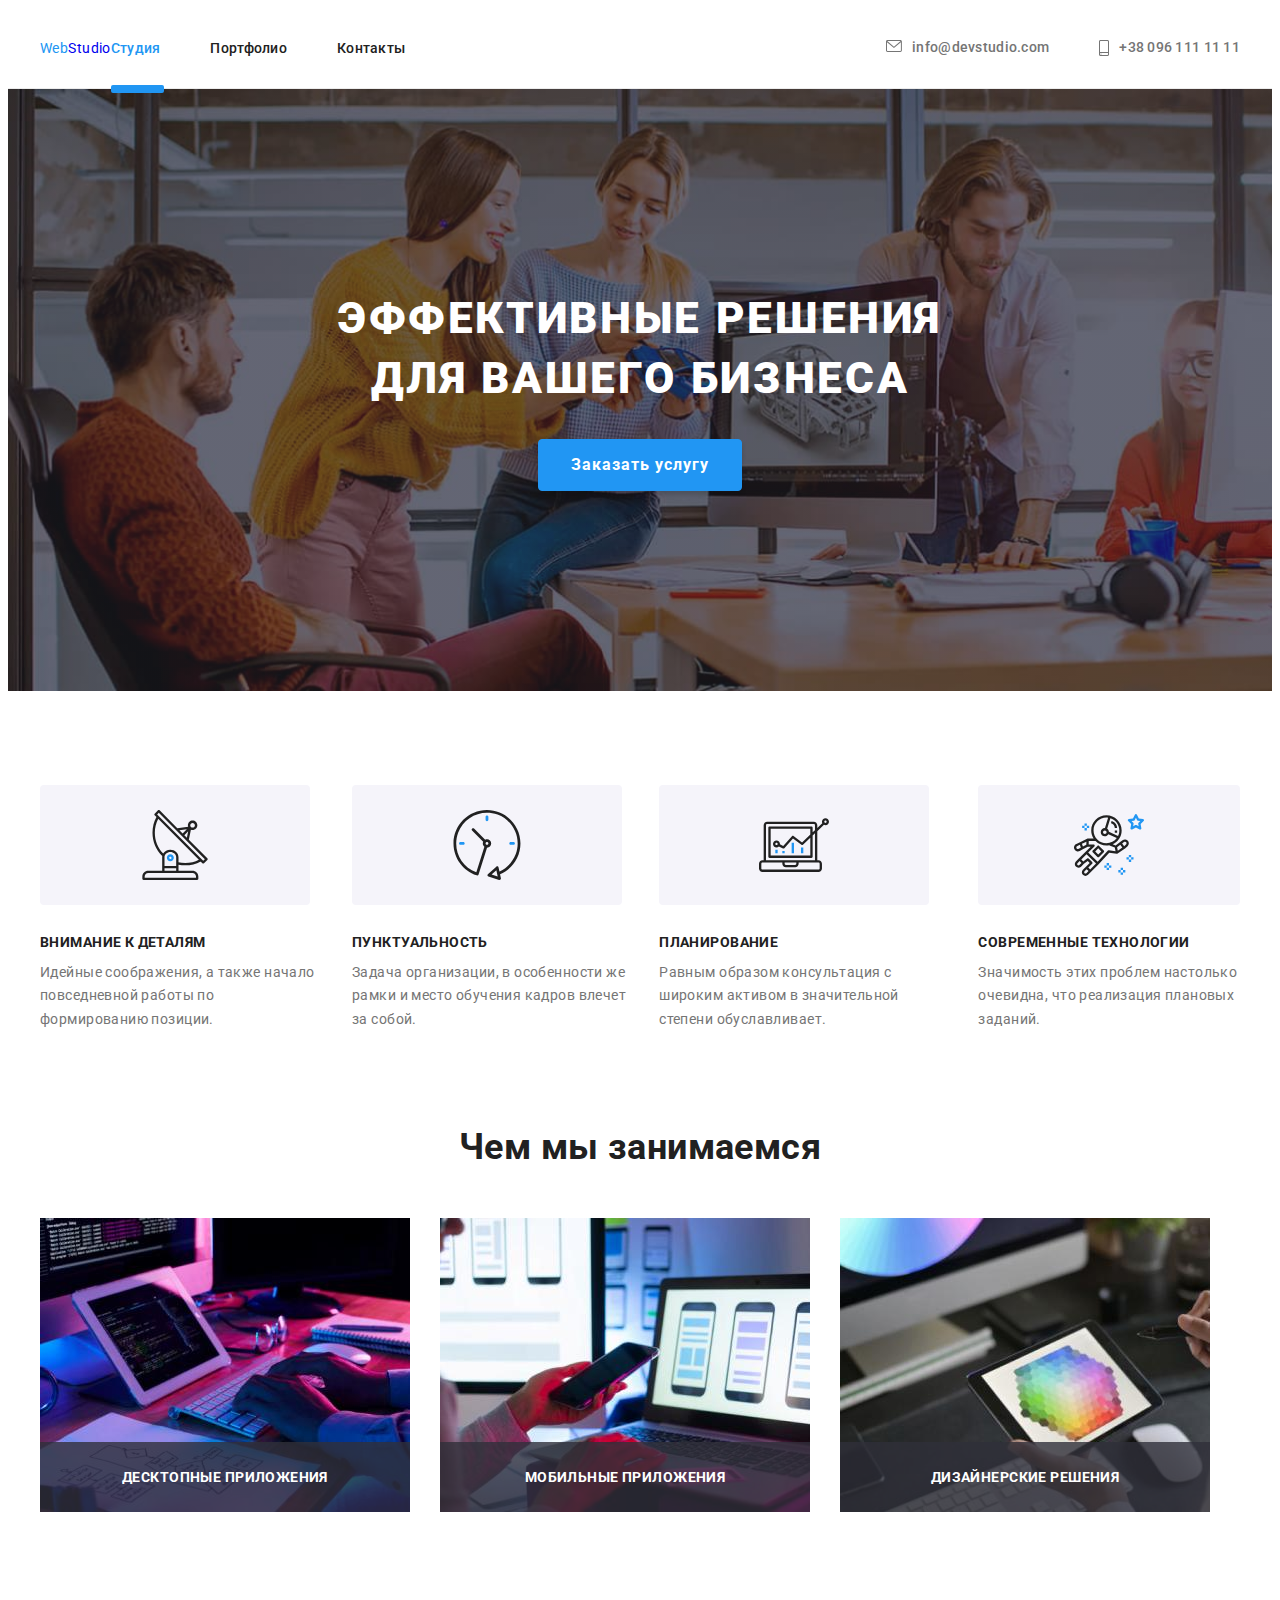
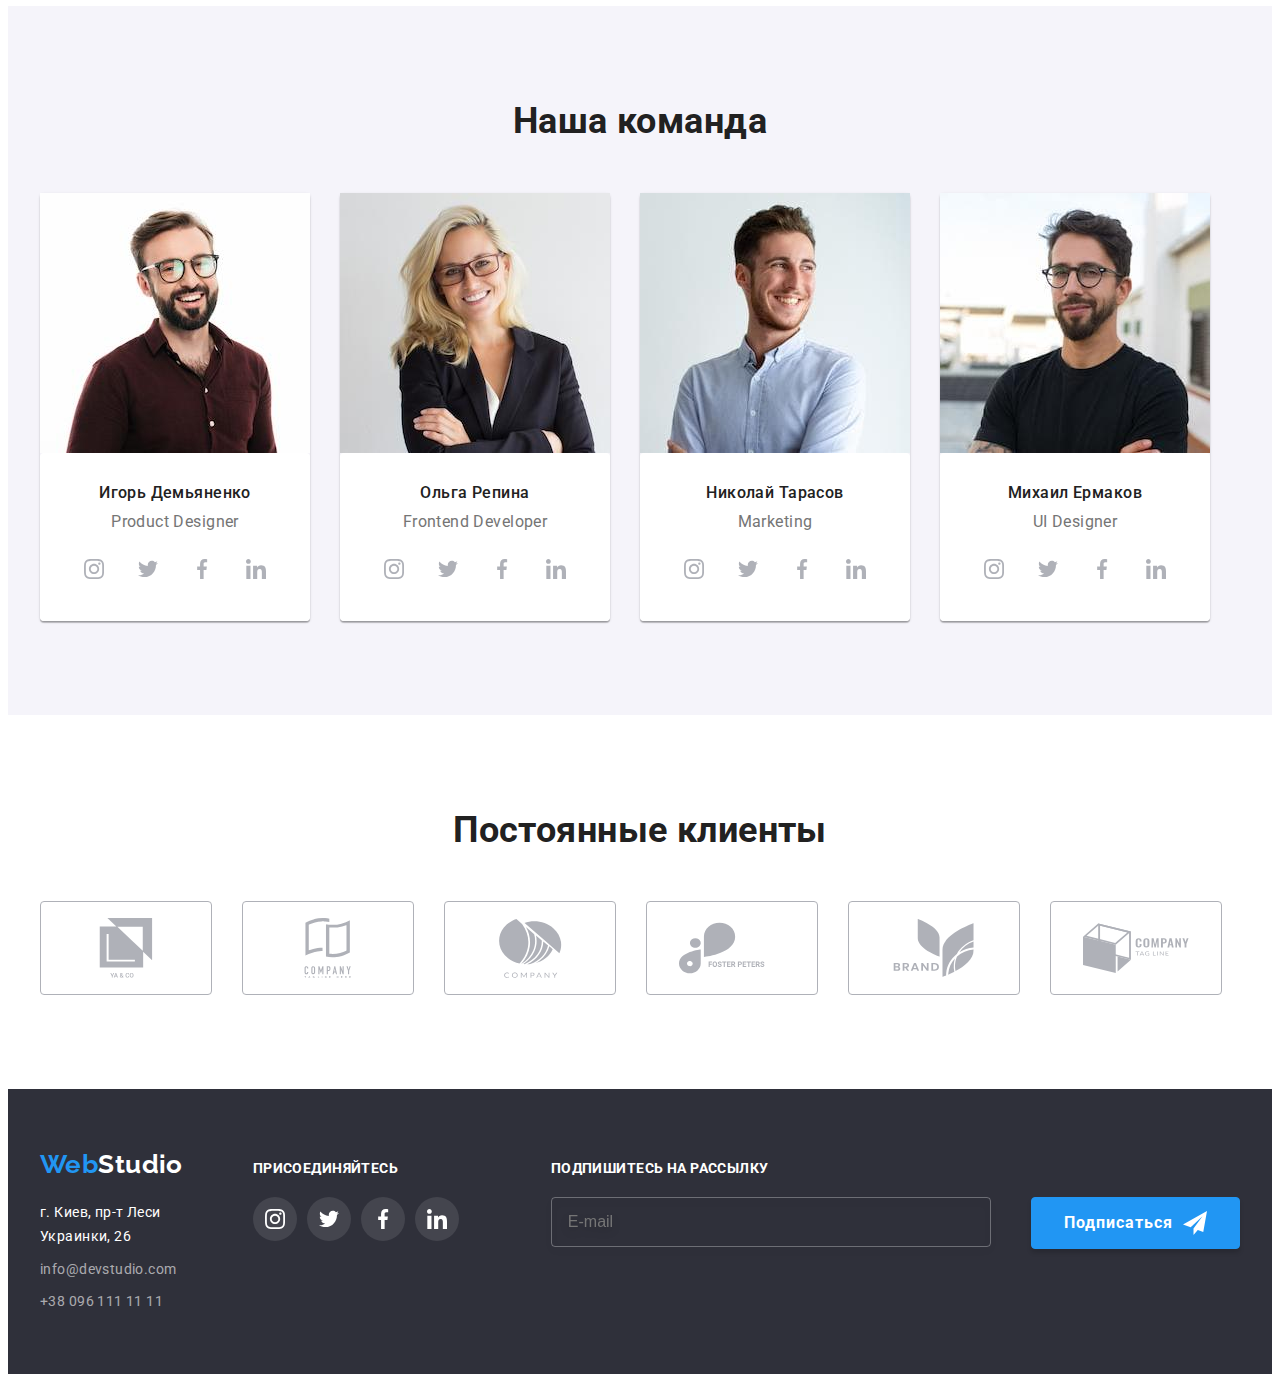
==== index.html @ 83be050f "version 1.0" ====
<!DOCTYPE html>
<html lang="ru">
  <head>
    <meta charset="UTF-8" />
    <meta http-equiv="X-UA-Compatible" content="IE=edge" />
    <meta name="viewport" content="width=device-width, initial-scale=1.0" />
    <title>Document</title>
    <link rel="preconnect" href="https://fonts.googleapis.com" />
    <link rel="preconnect" href="https://fonts.gstatic.com" crossorigin />
    <link
      href="https://fonts.googleapis.com/css2?family=Raleway:wght@700&family=Roboto:wght@400;500;700;900&display=swap"
      rel="stylesheet"
    />
    <link
      rel="stylesheet"
      href="https://cdnjs.cloudflare.com/ajax/libs/modern-normalize/1.1.0/modern-normalize.min.css"
      integrity="sha512-wpPYUAdjBVSE4KJnH1VR1HeZfpl1ub8YT/NKx4PuQ5NmX2tKuGu6U/JRp5y+Y8XG2tV+wKQpNHVUX03MfMFn9Q=="
      crossorigin="anonymous"
      referrerpolicy="no-referrer"
    />

    <link rel="stylesheet" href="./css/styles.css" />
  </head>
  <body>
    <header class="header">
      <div class="container header-container">
        <nav class="main-nav">
          <a class="link logo" href="./"><span class="logo-color">Web</span>Studio</a>
          <ul class="list header-list">
            <li class="header-list-item">
              <a href="./index.html" class="link nav-item current">Студия</a>
            </li>
            <li class="header-list-item">
              <a href="./portfolio.html" class="link nav-item">Портфолио</a>
            </li>
            <li class="header-list-item">
              <a href="" class="link nav-item">Контакты</a>
            </li>
          </ul>
        </nav>
        <a href="mailto:info@devstudio.com" class="link contact-mail">
          <svg class="mail-icon">
            <use href="./images/svg/symbol-defs.svg#envelope"></use>
          </svg>
          info@devstudio.com</a
        >
        <a href="tel:+380961111111" class="link contact-phone">
          <svg class="smartphone">
            <use href="./images/svg/symbol-defs.svg#smartphone"></use>
          </svg>
          +38 096 111 11 11</a
        >
      </div>
    </header>
    <main>
      <section class="hero">
        <div class="hero-container">
          <div class="container">
            <h1 class="hero-title">
              Эффективные решения<br />
              для вашего бизнеса
            </h1>
            <button type="button" class="hero-btn" data-modal-open>Заказать услугу</button>
            <div class="overlay is-hidden" data-modal>
              <div class="modal">
                <a data-modal-close>
                  <svg class="close-icon">
                    <use href="./images/svg/symbol-defs.svg#close"></use>
                  </svg>
                </a>
                <form class="modal-form">
                  <strong class="modal-title">Оставьте свои данные, мы вам перезвоним</strong>
                  <label class="modal-form-lable">
                    Имя
                    <span class="modal-input-area">
                      <input name="user_name" type="text" class="modal-form-input" />
                      <svg class="modal-icon">
                        <use href="./images/svg/symbol-defs.svg#person-black"></use>
                      </svg>
                    </span>
                  </label>
                  <label class="modal-form-lable">
                    Телефон
                    <span class="modal-input-area">
                      <input name="user_phone" type="tel" class="modal-form-input" />
                      <svg class="modal-icon">
                        <use href="./images/svg/symbol-defs.svg#phone-black"></use>
                      </svg>
                    </span>
                  </label>
                  <label class="modal-form-lable">
                    Почта
                    <span class="modal-input-area">
                      <input name="user_mail" type="email" class="modal-form-input" />
                      <svg class="modal-icon">
                        <use href="./images/svg/symbol-defs.svg#email-black"></use>
                      </svg>
                    </span>
                  </label>
                  <label class="modal-form-message modal-form-lable">
                    <span class="modal-form-lable-text">Комментарий</span>
                    <textarea
                      name="user_message"
                      class="form-text-message modal-form-input"
                      placeholder="Введите текст"
                    ></textarea>
                  </label>
                  <label class="modal-chekbox-area">
                    <input type="checkbox" class="modal-chekbox visually-hidden" />
                    <span class="modal-chek"></span>
                    Соглашаюсь с рассылкой и принимаю&nbsp;
                    <a href="" class="modal-chekbox-link">Условия договора</a>
                  </label>
                  <button type="submit" class="hero-btn">Отправить</button>
                </form>
              </div>
            </div>
          </div>
        </div>
      </section>
      <section class="section section-features">
        <h2 class="visually-hidden">Наши достижения</h2>
        <ul class="list features container">
          <li class="features-item">
            <div class="features-icon-container">
              <svg class="features-icon">
                <use href="./images/svg/symbol-defs.svg#antenna"></use>
              </svg>
            </div>
            <h3 class="features-title">Внимание к деталям</h3>
            <p class="features-text">
              Идейные соображения, а также начало повседневной работы по формированию позиции.
            </p>
          </li>
          <li class="features-item">
            <div class="features-icon-container">
              <svg class="features-icon">
                <use href="./images/svg/symbol-defs.svg#clock"></use>
              </svg>
            </div>
            <h3 class="features-title">Пунктуальность</h3>
            <p class="features-text">
              Задача организации, в особенности же рамки и место обучения кадров влечет за собой.
            </p>
          </li>
          <li class="features-item">
            <div class="features-icon-container">
              <svg class="features-icon">
                <use href="./images/svg/symbol-defs.svg#diagram"></use>
              </svg>
            </div>
            <h3 class="features-title">Планирование</h3>
            <p class="features-text">
              Равным образом консультация с широким активом в значительной степени обуславливает.
            </p>
          </li>
          <li class="features-item">
            <div class="features-icon-container">
              <svg class="features-icon">
                <use href="./images/svg/symbol-defs.svg#astronaut"></use>
              </svg>
            </div>
            <h3 class="features-title">Современные технологии</h3>
            <p class="features-text">
              Значимость этих проблем настолько очевидна, что реализация плановых заданий.
            </p>
          </li>
        </ul>
      </section>
      <section class="preview section">
        <div class="container preview-container">
          <h2 class="preview-title">Чем мы занимаемся</h2>
          <ul class="list preview-list">
            <li class="preview-list-item">
              <img width="370" src="./images/img1.jpg" alt="фотография компьютера1" />
              <p class="preview-description">Десктопные приложения</p>
            </li>
            <li class="preview-list-item">
              <img width="370" src="./images/img2.jpg" alt="фотография компьютера2" />
              <p class="preview-description">Мобильные приложения</p>
            </li>
            <li class="preview-list-item">
              <img width="370" src="./images/img3.jpg" alt="фотография компьютера3" />
              <p class="preview-description">Дизайнерские решения</p>
            </li>
          </ul>
        </div>
      </section>
      <section class="team section">
        <h2 class="team-title">Наша команда</h2>
        <ul class="list container team-list">
          <li class="team-list-item">
            <img width="270" src="./images/img-product-designer.jpg" alt="Игорь Демьяненко" />
            <div class="team-description">
              <p class="team-unit">Игорь Демьяненко</p>
              <p class="team-position" lang="en">Product Designer</p>
              <ul class="list social">
                <li class="social-item">
                  <a href="" class="social-link">
                    <svg class="social-icon">
                      <use href="./images/svg/symbol-defs.svg#instagram" class="social-icon"></use>
                    </svg>
                  </a>
                </li>
                <li class="social-item">
                  <a href="" class="social-link">
                    <svg class="social-icon">
                      <use href="./images/svg/symbol-defs.svg#twitter"></use>
                    </svg>
                  </a>
                </li>
                <li class="social-item">
                  <a href="" class="social-link">
                    <svg class="social-icon">
                      <use href="./images/svg/symbol-defs.svg#facebook"></use>
                    </svg>
                  </a>
                </li>
                <li class="social-item">
                  <a href="" class="social-link">
                    <svg class="social-icon">
                      <use href="./images/svg/symbol-defs.svg#linkedin"></use>
                    </svg>
                  </a>
                </li>
              </ul>
            </div>
          </li>
          <li class="team-list-item">
            <img width="270" src="./images/img-frontend-developer.jpg" alt="Ольга Репинао" />
            <div class="team-description">
              <p class="team-unit">Ольга Репина</p>
              <p class="team-position" lang="en">Frontend Developer</p>
              <ul class="list social">
                <li class="social-item">
                  <a href="" class="social-link">
                    <svg class="social-icon">
                      <use href="./images/svg/symbol-defs.svg#instagram" class="social-icon"></use>
                    </svg>
                  </a>
                </li>
                <li class="social-item">
                  <a href="" class="social-link">
                    <svg class="social-icon">
                      <use href="./images/svg/symbol-defs.svg#twitter"></use>
                    </svg>
                  </a>
                </li>
                <li class="social-item">
                  <a href="" class="social-link">
                    <svg class="social-icon">
                      <use href="./images/svg/symbol-defs.svg#facebook"></use>
                    </svg>
                  </a>
                </li>
                <li class="social-item">
                  <a href="" class="social-link">
                    <svg class="social-icon">
                      <use href="./images/svg/symbol-defs.svg#linkedin"></use>
                    </svg>
                  </a>
                </li>
              </ul>
            </div>
          </li>
          <li class="team-list-item">
            <img width="270" src="./images/img-mmarketing.jpg" alt="Николай Тарасов" />
            <div class="team-description">
              <p class="team-unit">Николай Тарасов</p>
              <p class="team-position" lang="en">Marketing</p>
              <ul class="list social">
                <li class="social-item">
                  <a href="" class="social-link">
                    <svg class="social-icon">
                      <use href="./images/svg/symbol-defs.svg#instagram" class="social-icon"></use>
                    </svg>
                  </a>
                </li>
                <li class="social-item">
                  <a href="" class="social-link">
                    <svg class="social-icon">
                      <use href="./images/svg/symbol-defs.svg#twitter"></use>
                    </svg>
                  </a>
                </li>
                <li class="social-item">
                  <a href="" class="social-link">
                    <svg class="social-icon">
                      <use href="./images/svg/symbol-defs.svg#facebook"></use>
                    </svg>
                  </a>
                </li>
                <li class="social-item">
                  <a href="" class="social-link">
                    <svg class="social-icon">
                      <use href="./images/svg/symbol-defs.svg#linkedin"></use>
                    </svg>
                  </a>
                </li>
              </ul>
            </div>
          </li>
          <li class="team-list-item">
            <img width="270" src="./images/img-designer-ui.jpg" alt="Михаил Ермаков" />
            <div class="team-description">
              <p class="team-unit">Михаил Ермаков</p>
              <p class="team-position" lang="en">UI Designer</p>
              <ul class="list social">
                <li class="social-item">
                  <a href="" class="social-link">
                    <svg class="social-icon">
                      <use href="./images/svg/symbol-defs.svg#instagram" class="social-icon"></use>
                    </svg>
                  </a>
                </li>
                <li class="social-item">
                  <a href="" class="social-link">
                    <svg class="social-icon">
                      <use href="./images/svg/symbol-defs.svg#twitter"></use>
                    </svg>
                  </a>
                </li>
                <li class="social-item">
                  <a href="" class="social-link">
                    <svg class="social-icon">
                      <use href="./images/svg/symbol-defs.svg#facebook"></use>
                    </svg>
                  </a>
                </li>
                <li class="social-item">
                  <a href="" class="social-link">
                    <svg class="social-icon">
                      <use href="./images/svg/symbol-defs.svg#linkedin"></use>
                    </svg>
                  </a>
                </li>
              </ul>
            </div>
          </li>
        </ul>
      </section>
      <section class="section">
        <div class="container">
          <h2 class="client-title">Постоянные клиенты</h2>
          <ul class="list client-list">
            <li class="client">
              <a href="" class="client-link">
                <svg class="client-item">
                  <use href="./images/svg/symbol-defs.svg#company1"></use>
                </svg>
              </a>
            </li>
            <li class="client">
              <a href="" class="client-link">
                <svg class="client-item">
                  <use href="./images/svg/symbol-defs.svg#company2"></use>
                </svg>
              </a>
            </li>
            <li class="client">
              <a href="" class="client-link">
                <svg class="client-item">
                  <use href="./images/svg/symbol-defs.svg#company3"></use>
                </svg>
              </a>
            </li>
            <li class="client">
              <a href="" class="client-link">
                <svg class="client-item">
                  <use href="./images/svg/symbol-defs.svg#company4"></use>
                </svg>
              </a>
            </li>
            <li class="client">
              <a href="" class="client-link">
                <svg class="client-item">
                  <use href="./images/svg/symbol-defs.svg#company5"></use>
                </svg>
              </a>
            </li>
            <li class="client">
              <a href="" class="client-link">
                <svg class="client-item">
                  <use href="./images/svg/symbol-defs.svg#company6"></use>
                </svg>
              </a>
            </li>
          </ul>
        </div>
      </section>
    </main>
    <footer class="footer">
      <div class="container footer-container">
        <div class="contact-container">
          <a class="link logo-footer" href="./"><span class="logo-color">Web</span>Studio</a>
          <address class="address">г. Киев, пр-т Леси Украинки, 26</address>
          <ul class="footer-list">
            <li class="list">
              <a class="link footer-contact" href="mailto:info@devstudio.com">info@devstudio.com</a>
            </li>
            <li class="list">
              <a class="link footer-contact" href="tel:+380961111111">+38 096 111 11 11</a>
            </li>
          </ul>
        </div>
        <div class="social-container">
          <h3 class="social-footer-title">Присоединяйтесь</h3>
          <ul class="list social-footer">
            <li class="social-item">
              <a href="" class="social-link-footer">
                <svg class="social-icon-footer">
                  <use href="./images/svg/symbol-defs.svg#instagram" class="social-icon"></use>
                </svg>
              </a>
            </li>
            <li class="social-item">
              <a href="" class="social-link-footer">
                <svg class="social-icon">
                  <use href="./images/svg/symbol-defs.svg#twitter"></use>
                </svg>
              </a>
            </li>
            <li class="social-item">
              <a href="" class="social-link-footer">
                <svg class="social-icon-footer">
                  <use href="./images/svg/symbol-defs.svg#facebook"></use>
                </svg>
              </a>
            </li>
            <li class="social-item">
              <a href="" class="social-link-footer">
                <svg class="social-icon-footer">
                  <use href="./images/svg/symbol-defs.svg#linkedin"></use>
                </svg>
              </a>
            </li>
          </ul>
        </div>
        <form class="footer-form">
          <strong class="footer-form-title">Подпишитесь на рассылку</strong>
          <div class="footer-form-input-btn">
            <input type="email" class="footer-form-input" placeholder="E-mail" />
            <div class="footer-form-btn">
              <button type="submit" class="footer-btn">
                Подписаться
                <svg class="footer-icon-send">
                  <use href="./images/svg/symbol-defs.svg#icon-send"></use>
                </svg>
              </button>
            </div>
          </div>
        </form>
      </div>
    </footer>
    <script src="./js/modal.js"></script>
  </body>
</html>
---- css/styles.css ----
:root {
  --bg-btn: #f5f4fa;
  --bg-dark: #2f303a;
  --accent-text-color: #2196f3;
  --header-text-color: #212121;
  --main-text-color: #757575;
  --lite-text-one: #ffffff;
  --lite-text-second: rgba(255, 255, 255, 0.6);
  --background-overlay: rgba(0, 0, 0, 0.2);
  --border-color: #eeeeee;
  --border-color-header: #ececec;
  --social-and-client: #afb1b8;
  --main-font-family: 'Roboto', sans-serif;
  --logo-font-family: 'Raleway', sans-serif;
}

body {
  font-family: 'Roboto', sans-serif;
  color: var(--header-text-color);
  letter-spacing: 0.03em;
  font-size: 14px;
  background-color: var(--lite-text-one);
}

.list {
  list-style: none;
}
.link {
  text-decoration: none;
}
h1,
h2,
h3,
h4,
p {
  margin-top: 0px;
  margin-bottom: 0px;
}

ul {
  margin-top: 0px;
  margin-bottom: 0px;
  padding-left: 0px;
}
img {
  display: block;
  max-width: 100%;
  height: auto;
}

.visually-hidden {
  position: absolute;
  width: 1px;
  height: 1px;
  margin: -1px;
  padding: 0;
  overflow: hidden;
  border: 0;
  clip: rect(0 0 0 0);
}

.container {
  width: 1200px;
  padding-left: 15px;
  padding-right: 15px;
  margin-left: auto;
  margin-right: auto;
}
.section {
  padding-top: 94px;
  padding-bottom: 94px;
}

/*     HERO MODAL     */

/*  Modal  */

.overlay.is-hidden {
  opacity: 0;
  pointer-events: none;
}

.overlay {
  position: fixed;
  top: 0;
  left: 0;
  width: 100%;
  height: 100%;
  background-color: var(--background-overlay);
  transition: opacity 500ms cubic-bezier(0.4, 0, 0.2, 1);

  z-index: 1;
}

.modal {
  position: absolute;
  top: 50%;
  left: 50%;
  transform: translate(-50%, -50%);
  width: 528px;
  height: 581px;
  background-color: var(--lite-text-one);
  box-shadow: 0px 1px 3px rgba(0, 0, 0, 0.12), 0px 1px 1px rgba(0, 0, 0, 0.14),
    0px 2px 1px rgba(0, 0, 0, 0.2);
  border-radius: 4px;
}

.close-icon {
  display: block;
  position: absolute;
  top: 8px;
  right: 8px;
  width: 30px;
  height: 30px;
}


/* Modal input */


.modal-form{
  padding: 40px;  
  display: flex;
  flex-direction: column;
  align-items: flex-start;
}
.modal-title{
font-weight: 700;
font-size: 20px;
line-height: 1.15;
margin-bottom: 12px;
text-align: start;
}
.modal-form-lable{
  display: block;
  margin-bottom: 10px;
  text-align: start;
  width: 100%;

    font-size: 12px;
    line-height: 1.17;
    letter-spacing: 0.01em;
    margin-bottom: 10px;
    color: var(--main-text-color);
}
.modal-form-lable-text{
  /* font-size: 12px;
  line-height: 1.17;
  letter-spacing: 0.01em;
  margin-bottom: 4px;
  color: var(--main-text-color); */
}
.modal-form-input{
  width: 100%;
  height: 40px;
  margin-top: 4px;
  padding-left: 42px;
  border: 1px solid rgba(33, 33, 33, 0.2);
  box-sizing: border-box;
  border-radius: 4px;
  outline: none;
}
.modal-form-message{
  /* display: block;
  text-align: start;
  width: 100%; */
  margin-bottom: 20px;  

}
.form-text-message{
  width: 100%;
  height: 120px;
  resize: none;
  padding: 12px 16px;
}
.modal-form-input:hover, 
.modal-form-input:focus{
  border: 1px solid var(--accent-text-color);
}
.modal-form-input:hover+.modal-icon,
.modal-form-input:focus+.modal-icon{
  fill: var(--accent-text-color);
}

.modal-chekbox-area{
  display: flex;
  align-items: center;
  font-size: 14px;
  line-height: 1.71;
  color: var(--main-text-color);
  margin-bottom: 30px;
}
.modal-chekbox-link{
  color: var(--accent-text-color);
}
.modal-input-area{
  position: relative;
}
.modal-icon{
  width: 18px;
  height: 18px;
  position: absolute;
  top: 0;
  left: 12px;
}
.modal-chek{
  display: inline-block;
  margin-right: 7px;
  width: 16px;
  height: 15px;
  background-image: url(../images/svg/chek-square.svg);
}
.modal-chekbox:checked ~ .modal-chek{
  display: inline-block;
  background-image: url(../images/svg/check.svg);
}



check-square



/* .modal-chekbox-area::before{
  content: "";
  display: inline-block;
  width: 16px;
  height: 15px;
  border: 2px solid #212121;
 } */


/* Logo */


.logo {
  font-family: var(--logo-font-family);
  font-style: normal;
  font-weight: 700;
  font-size: 26px;
  line-height: 1.19;
  color: var(--header-text-color);
  margin-right: 93px;
}
.logo-color {
  color: var(--accent-text-color);
}

/* Navigation */

.nav-item,
.contact-mail,
.contact-phone {
  font-weight: 500;
  line-height: 1.14;
  letter-spacing: 0.02em;
  color: var(--header-text-color);
  padding: 32px 0;
  transition: color 250ms cubic-bezier(0.4, 0, 0.2, 1);
}

.contact-mail,
.contact-phone {
  color: var(--main-text-color);
}

.nav-item:hover,
.nav-item:focus,
.contact-mail:hover,
.contact-mail:focus,
.contact-phone:hover,
.contact-phone:focus {
  color: var(--accent-text-color);
}

/* Header */
.header {
  border-bottom: 1px solid var(--border-color-header);
}
.header-container {
  display: flex;
  align-items: center;
}
.main-nav {
  display: flex;
  align-items: center;
}
.header-list {
  display: flex;
}
.header-list-item:not(:last-child) {
  margin-right: 50px;
}
.contact-mail {
  margin-left: auto;
  display: flex;
  align-items: baseline;
}
.mail-icon {
  width: 16px;
  height: 12px;
  margin-right: 10px;
  fill: currentColor;
}

.contact-phone {
  margin-left: 50px;
  display: flex;
  align-items: center;
}
.smartphone {
  width: 10px;
  height: 16px;
  margin-right: 10px;
  fill: currentColor;
}
.header-list-item {
  position: relative;
}

.current::after {
  content: '';
  position: absolute;
  display: block;
  border: 2px solid var(--accent-text-color);
  background-color: var(--accent-text-color);
  border-radius: 2px;
  width: 100%;
  height: 4px;
  margin-top: 29px;
}
.current {
  color: var(--accent-text-color);
}

/* Hero */

.hero {
  background-color: var(--bg-dark);
  text-align: center;
}
.hero-title {
  font-weight: 900;
  font-size: 44px;
  line-height: 1.36;
  letter-spacing: 0.06em;
  text-transform: uppercase;
  color: var(--lite-text-one);
  margin-bottom: 30px;
}
.hero-btn {
  box-sizing: border-box;
  min-width: 200px;
  min-height: 50px;
  font-family: inherit;
  font-weight: 700;
  font-size: 16px;
  line-height: 1.87;
  letter-spacing: 0.06em;
  color: var(--lite-text-one);
  background-color: var(--accent-text-color);
  cursor: pointer;
  margin-left: auto;
  margin-right: auto;
  padding: 10px 32px;
  border: 1px solid var(--accent-text-color);
  box-shadow: 0px 4px 4px rgba(0, 0, 0, 0.15);
  border-radius: 4px;
  transition: transform 500ms cubic-bezier(0.4, 0, 0.2, 1);
}
.hero-btn:hover,
.hero-btn:focus {
  transform: scale(1.05);
}
.hero-container {
  max-width: 1600px;
  height: auto;
  margin: 0 auto;
  background-image: linear-gradient(rgba(47, 48, 58, 0.4), rgba(47, 48, 58, 0.4)),
    url(../images/hero-img.jpg);
  background-size: cover;
  padding-top: 200px;
  padding-bottom: 200px;
}

/* Features */
.features-title {
  font-weight: 700;
  font-size: 14px;
  line-height: 1.14;
  text-transform: uppercase;
  margin-bottom: 10px;
}
.features-text {
  font-weight: 400;
  line-height: 1.71;
  color: var(--main-text-color);
}
.list.features {
  display: flex;
}
.features-item {
  flex-basis: calc((100%-90px) / 4);
}
.features-item:not(:last-child) {
  margin-right: 30px;
}
.section.section-features {
  padding-bottom: 0px;
}

.features-icon-container {
  max-width: 270px;
  height: 120px;
  margin-bottom: 30px;
  display: flex;
  justify-content: center;
  align-items: center;
  background-color: var(--bg-btn);
  border-radius: 4px;
}

.features-icon {
  max-width: 70px;
  height: 70px;
}

/* Preview and Team */

.team-title,
.preview-title,
.client-title {
  font-weight: 700;
  font-size: 36px;
  line-height: 1.17;
  text-align: center;
  margin-bottom: 50px;
}

.team-unit {
  font-weight: 500;
  font-size: 16px;
  line-height: 1.19;
  text-align: center;
}

.team-position {
  font-weight: 400;
  font-size: 16px;
  line-height: 1.19;
  text-align: center;
  color: var(--main-text-color);
  margin-bottom: 16px;
}

.preview-list {
  display: flex;
}
.preview-list-item:not(:last-child) {
  margin-right: 30px;
}

.preview-list-item {
  position: relative;
  display: flex;
}
.preview-description {
  position: absolute;
  display: flex;
  text-transform: uppercase;
  background: rgba(47, 48, 58, 0.8);
  color: var(--lite-text-one);
  font-weight: 700;
  line-height: 1.14px;
  letter-spacing: 0.03em;
  align-items: center;
  justify-content: center;
  width: 100%;
  height: 70px;
  bottom: 0px;
}

.team-list {
  display: flex;
}
.team-list-item:not(:last-child) {
  margin-right: 30px;
}
.team-list-item {
  box-shadow: 0px 2px 1px rgba(0, 0, 0, 0.2), 0px 1px 1px rgba(0, 0, 0, 0.14),
    0px 1px 3px rgba(0, 0, 0, 0.12);
  border-radius: 4px;
}
.team-unit {
  margin-bottom: 10px;
}
.team.section {
  background-color: var(--bg-btn);
}
.team-description {
  background-color: var(--lite-text-one);
  padding-top: 30px;
  padding-bottom: 30px;
  border-bottom-left-radius: 1px solid transparent;
  border-bottom-right-radius: 1px solid transparent;
  border-radius: 4px;
}
.social {
  display: flex;
  width: 206px;
  height: 44px;
  margin: 0 auto;
  justify-content: space-between;
  align-items: center;
}

.social-icon {
  width: 20px;
  height: 20px;
}
.social-link {
  display: flex;
  justify-content: center;
  align-items: center;
  border-radius: 50%;
  width: 44px;
  height: 44px;
  fill: var(--social-and-client);
  transition: fill 250ms cubic-bezier(0.4, 0, 0.2, 1),
    background-color 250ms cubic-bezier(0.4, 0, 0.2, 1);
}

.social-link:hover,
.social-link:focus {
  fill: var(--lite-text-one);
  background-color: var(--accent-text-color);
}

/* Clients */

.client-list {
  display: flex;
}
.client-link {
  display: flex;
  justify-content: center;
  align-items: center;
  width: 170px;
  height: 92px;
  border: 1px solid var(--social-and-client);
  border-radius: 4px;
  fill: var(--social-and-client);
  transition: fill 250ms cubic-bezier(0.4, 0, 0.2, 1),
    border-color 250ms cubic-bezier(0.4, 0, 0.2, 1);
}
.client-item {
  width: 106px;
  height: 60px;
}
.client:not(:last-child) {
  margin-right: 30px;
}

.client-link:hover,
.client-link:focus {
  fill: var(--accent-text-color);
  border-color: var(--accent-text-color);
}

/* Footer */

.footer {
  background-color: var(--bg-dark);
  color: var(--lite-text-one);
  font-weight: 400;
  line-height: 1.71;
}

.address {
  font-style: normal;
}

.logo-footer {
  font-family: var(--logo-font-family);
  font-weight: 700;
  font-size: 26px;
  line-height: 1.19;
  color: var(--lite-text-one);
}

.footer-contact {
  color: var(--lite-text-second);
}

.footer-contact:hover,
.footer-contact:focus {
  color: var(--accent-text-color);
}

.contact-container {
  margin-right: 70px;
}

.footer {
  padding-top: 60px;
  padding-bottom: 60px;
}

.footer-container {
  display: flex;
  justify-content: baseline;
  align-items: baseline;
}

.address {
  margin-bottom: 9px;
  margin-top: 20px;
}
.footer-list > .list:not(:last-child) {
  margin-bottom: 9px;
}

.social-footer-title {
  font-size: 14px;
  font-weight: 700;
  line-height: 1.14;
  text-transform: uppercase;
  margin-bottom: 20px;
}
.social-footer {
  display: flex;
  width: 206px;
  height: 44px;
  margin: 0 auto;
  justify-content: space-between;
  align-items: center;
}

.social-icon-footer {
  width: 20px;
  height: 20px;
}
.social-link-footer {
  display: flex;
  justify-content: center;
  align-items: center;
  border-radius: 50%;
  width: 44px;
  height: 44px;
  fill: var(--lite-text-one);
  background-color: rgba(255, 255, 255, 0.1);
  transition: background-color 250ms cubic-bezier(0.4, 0, 0.2, 1);
}

.social-link-footer:hover,
.social-link-footer:focus {
  fill: var(--lite-text-one);
  background-color: var(--accent-text-color);
}

/* Footer form */

.footer-form{
  width: 100%;
  margin-left: 92px;
}
.footer-form-input-btn{
  display: flex;
}

.footer-form-title{
  display: block;
  margin-bottom: 20px;
  font-weight: 700;
  font-size: 14px;
  line-height: 1.14;
  text-transform: uppercase;
  color: var(--lite-text-one);
}
.footer-form-input{
  font-size: 16px;
  line-height: 1.25;
  color: rgba(255, 255, 255, 0.6);
  padding-left: 16px;
  width: 100%;
  height: 50px;
  background-color: transparent;
  border: 1px solid rgba(255, 255, 255, 0.3);
  box-sizing: border-box;
  filter: drop-shadow(0px 4px 4px rgba(0, 0, 0, 0.15));
  border-radius: 4px;
  outline: none;
}
.footer-form-input:hover, .footer-form-input:focus{
  border: 1px solid var(--accent-text-color);
}
.footer-icon-send{
  width: 24px;
  height: 24px;
  margin-left: 10px;
}
.footer-btn{
  display: flex;
  align-items: center;
  margin-left: 40px;
  box-sizing: border-box;
  min-width: 200px;
  min-height: 50px;
  font-family: inherit;
  font-weight: 700;
  font-size: 16px;
  line-height: 1.88;
  letter-spacing: 0.06em;
  color: var(--lite-text-one);
  background-color: var(--accent-text-color);
  cursor: pointer;
  padding: 10px 32px;
  border: 1px solid var(--accent-text-color);
  box-shadow: 0px 4px 4px rgba(0, 0, 0, 0.15);
  border-radius: 4px;
  transition: transform 500ms cubic-bezier(0.4, 0, 0.2, 1);
}
.footer-btn:hover,
.footer-btn:focus {
  transform: scale(1.05);
}

/*     PORTFOLIO HTML    */

/* Buttons */

.btn-select {
  font-family: inherit;
  font-weight: 500;
  font-size: 16px;
  line-height: 1.62;
  text-align: center;
  color: var(--header-text-color);
  background-color: var(--bg-btn);
  cursor: pointer;
  border: 1px solid transparent;
  border-radius: 4px;
  padding: 6px 22px;
  transition-property: background-color;
  transition-duration: 250ms;
  transition-timing-function: cubic-bezier(0.4, 0, 0.2, 1);
}

.btn-select:hover,
.btn-select:focus {
  color: var(--lite-text-one);
  background-color: var(--accent-text-color);
  box-shadow: 0px 3px 1px rgba(0, 0, 0, 0.1), 0px 1px 2px rgba(0, 0, 0, 0.08),
    0px 2px 2px rgba(0, 0, 0, 0.12);
}

.list-btn-select {
  display: flex;
  justify-content: center;
  margin-bottom: 50px;
}
.btn-select-item:not(:last-child) {
  margin-right: 8px;
}

/* Examples */

.examples-title {
  font-weight: 700;
  font-size: 18px;
  line-height: 2;
  letter-spacing: 0.06em;
}
.examples-subtitle {
  font-weight: 400;
  font-size: 16px;
  line-height: 1.87;
  color: var(--main-text-color);
}
.examples-list {
  display: flex;
  position: relative;
  flex-wrap: wrap;
  margin: -15px;
}

.examples-list-item {
  flex-basis: calc((100% - 90px) / 3);
  margin: 15px;
}
.examples-description {
  padding-top: 20px;
  padding-bottom: 20px;
  padding-left: 24px;
  padding-right: 24px;
  border: 1px solid var(--border-color);
}
.backdrop-wrapper {
  position: relative;
  overflow: hidden;
}

.backdrop {
  position: absolute;
  top: 0;
  display: flex;
  justify-content: center;
  align-items: center;
  padding: 0 24px;
  width: 100%;
  height: 100%;
  background-color: rgba(33, 150, 243, 0.9);
  color: var(--lite-text-one);
  font-size: 18px;
  line-height: 1.56em;
  transform: translateY(100%);
  transition: transform 250ms cubic-bezier(0.4, 0, 0.2, 1);
}
.examples-link:hover .backdrop,
.examples-link:focus .backdrop {
  transform: translateY(0);
}
.examples-link {
  display: block;
  color: var(--header-text-color);
}

.examples-link:hover,
.examples-link:focus {
  box-shadow: 0px 1px 1px rgba(0, 0, 0, 0.12), 0px 4px 4px rgba(0, 0, 0, 0.06),
    1px 4px 6px rgba(0, 0, 0, 0.16);
}
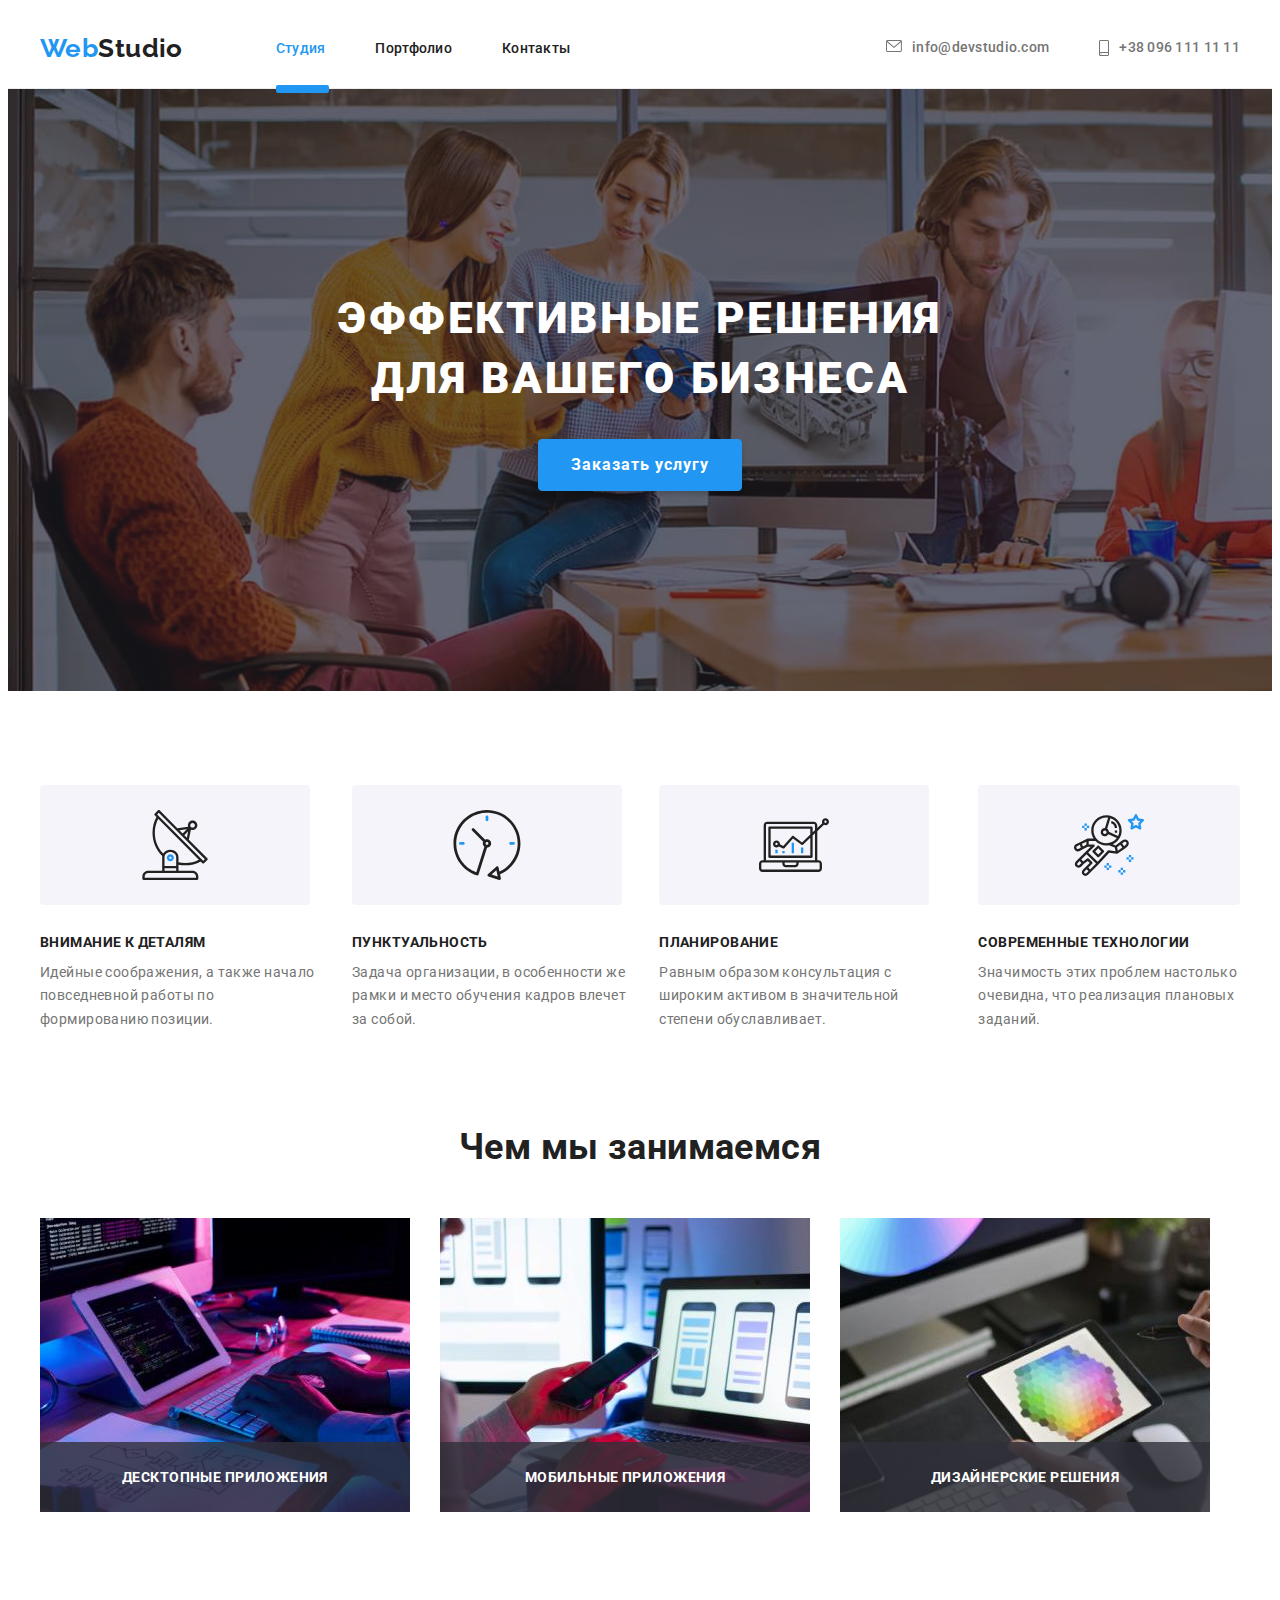
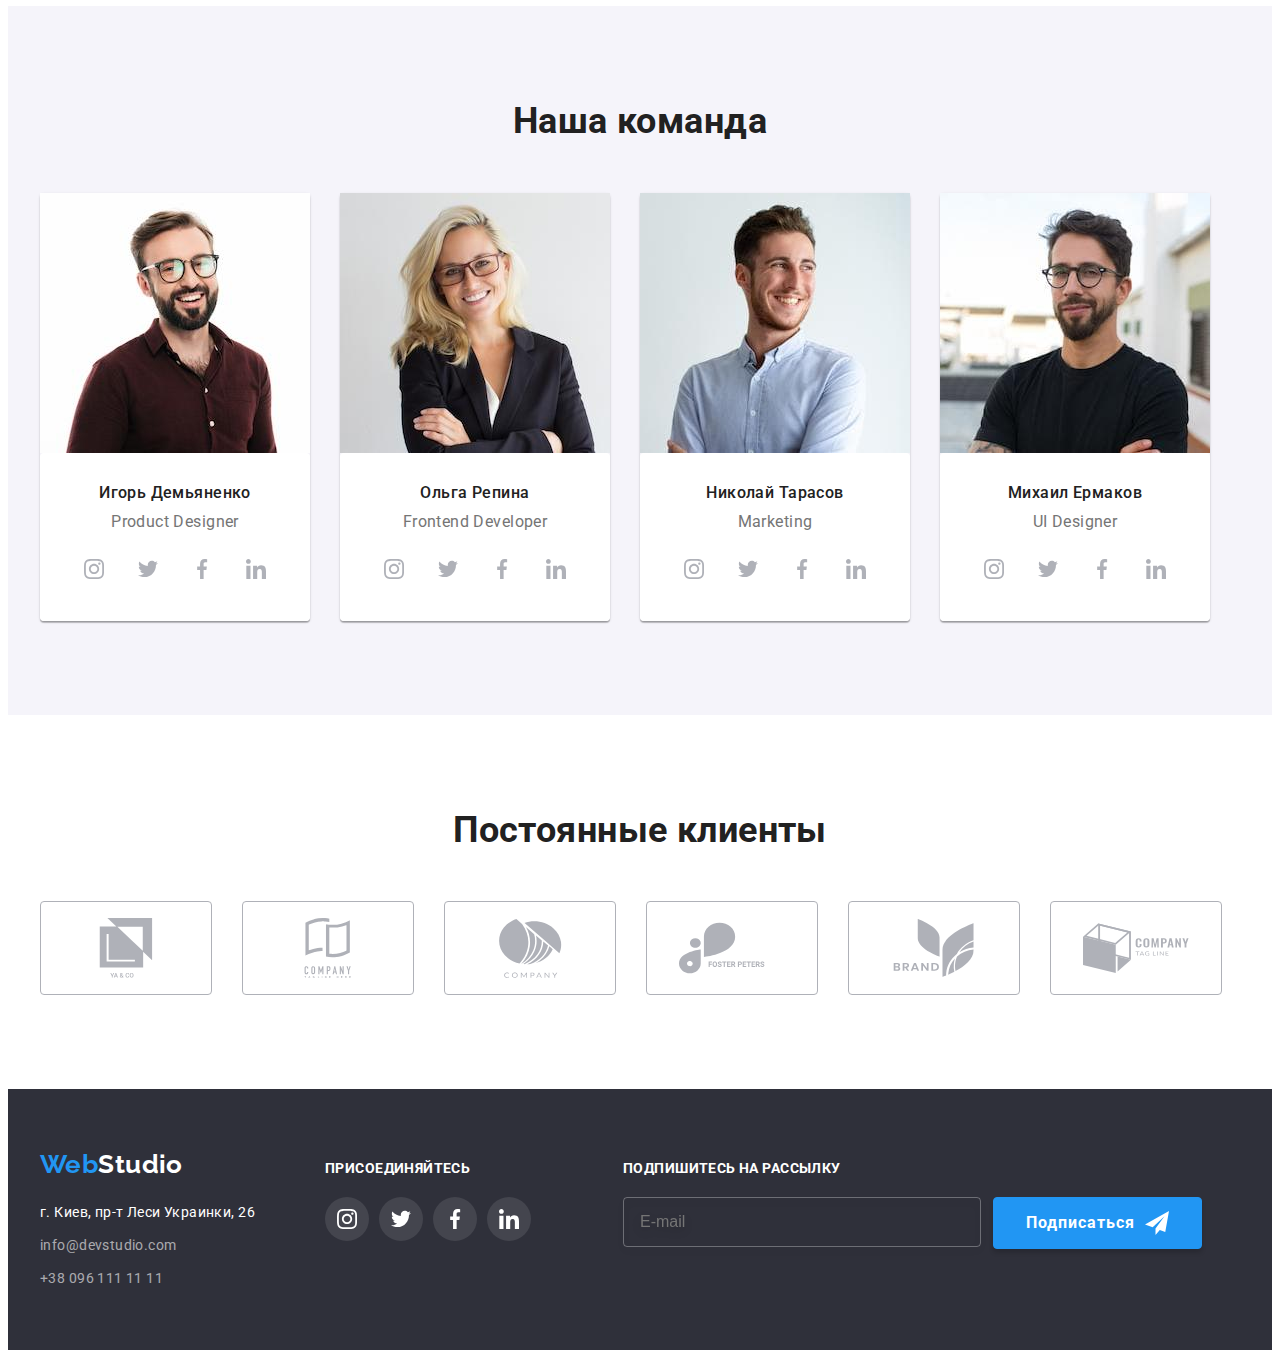
==== commit 6711c5e4: "version 1.3" ====
--- a/index.html
+++ b/index.html
@@ -98,7 +98,7 @@
                     </span>
                   </label>
                   <label class="modal-form-message modal-form-lable">
-                    <span class="modal-form-lable-text">Комментарий</span>
+                    Комментарий
                     <textarea
                       name="user_message"
                       class="form-text-message modal-form-input"
@@ -444,7 +444,7 @@
               <button type="submit" class="footer-btn">
                 Подписаться
                 <svg class="footer-icon-send">
-                  <use href="./images/svg/symbol-defs.svg#icon-send"></use>
+                  <use href="./images/svg/symbol-defs.svg#icon-send" class="footer-icon-send"></use>
                 </svg>
               </button>
             </div>
--- a/css/styles.css
+++ b/css/styles.css
@@ -113,7 +113,9 @@
   width: 30px;
   height: 30px;
 }
-
+.close-icon:hover, .close-icon:focus{
+  fill: var(--accent-text-color);
+}
 
 /* Modal input */
 
@@ -133,23 +135,15 @@
 }
 .modal-form-lable{
   display: block;
-  margin-bottom: 10px;
   text-align: start;
   width: 100%;
-
-    font-size: 12px;
-    line-height: 1.17;
-    letter-spacing: 0.01em;
-    margin-bottom: 10px;
-    color: var(--main-text-color);
-}
-.modal-form-lable-text{
-  /* font-size: 12px;
+  font-size: 12px;
   line-height: 1.17;
   letter-spacing: 0.01em;
-  margin-bottom: 4px;
-  color: var(--main-text-color); */
-}
+  margin-bottom: 10px;
+  color: var(--main-text-color);
+}
+
 .modal-form-input{
   width: 100%;
   height: 40px;
@@ -161,11 +155,7 @@
   outline: none;
 }
 .modal-form-message{
-  /* display: block;
-  text-align: start;
-  width: 100%; */
   margin-bottom: 20px;  
-
 }
 .form-text-message{
   width: 100%;
@@ -183,6 +173,7 @@
 }
 
 .modal-chekbox-area{
+  margin-left: 12px;
   display: flex;
   align-items: center;
   font-size: 14px;
@@ -200,8 +191,9 @@
   width: 18px;
   height: 18px;
   position: absolute;
-  top: 0;
+  top: 50%;
   left: 12px;
+  transform: translateY(-50%);
 }
 .modal-chek{
   display: inline-block;
@@ -214,20 +206,6 @@
   display: inline-block;
   background-image: url(../images/svg/check.svg);
 }
-
-
-
-check-square
-
-
-
-/* .modal-chekbox-area::before{
-  content: "";
-  display: inline-block;
-  width: 16px;
-  height: 15px;
-  border: 2px solid #212121;
- } */
 
 
 /* Logo */
@@ -661,7 +639,7 @@
 /* Footer form */
 
 .footer-form{
-  width: 100%;
+  width: auto;
   margin-left: 92px;
 }
 .footer-form-input-btn{
@@ -682,7 +660,7 @@
   line-height: 1.25;
   color: rgba(255, 255, 255, 0.6);
   padding-left: 16px;
-  width: 100%;
+  width: 358px;
   height: 50px;
   background-color: transparent;
   border: 1px solid rgba(255, 255, 255, 0.3);
@@ -699,10 +677,12 @@
   height: 24px;
   margin-left: 10px;
 }
+.footer-form-btn{
+  margin-left: 12px;
+}
 .footer-btn{
   display: flex;
   align-items: center;
-  margin-left: 40px;
   box-sizing: border-box;
   min-width: 200px;
   min-height: 50px;
